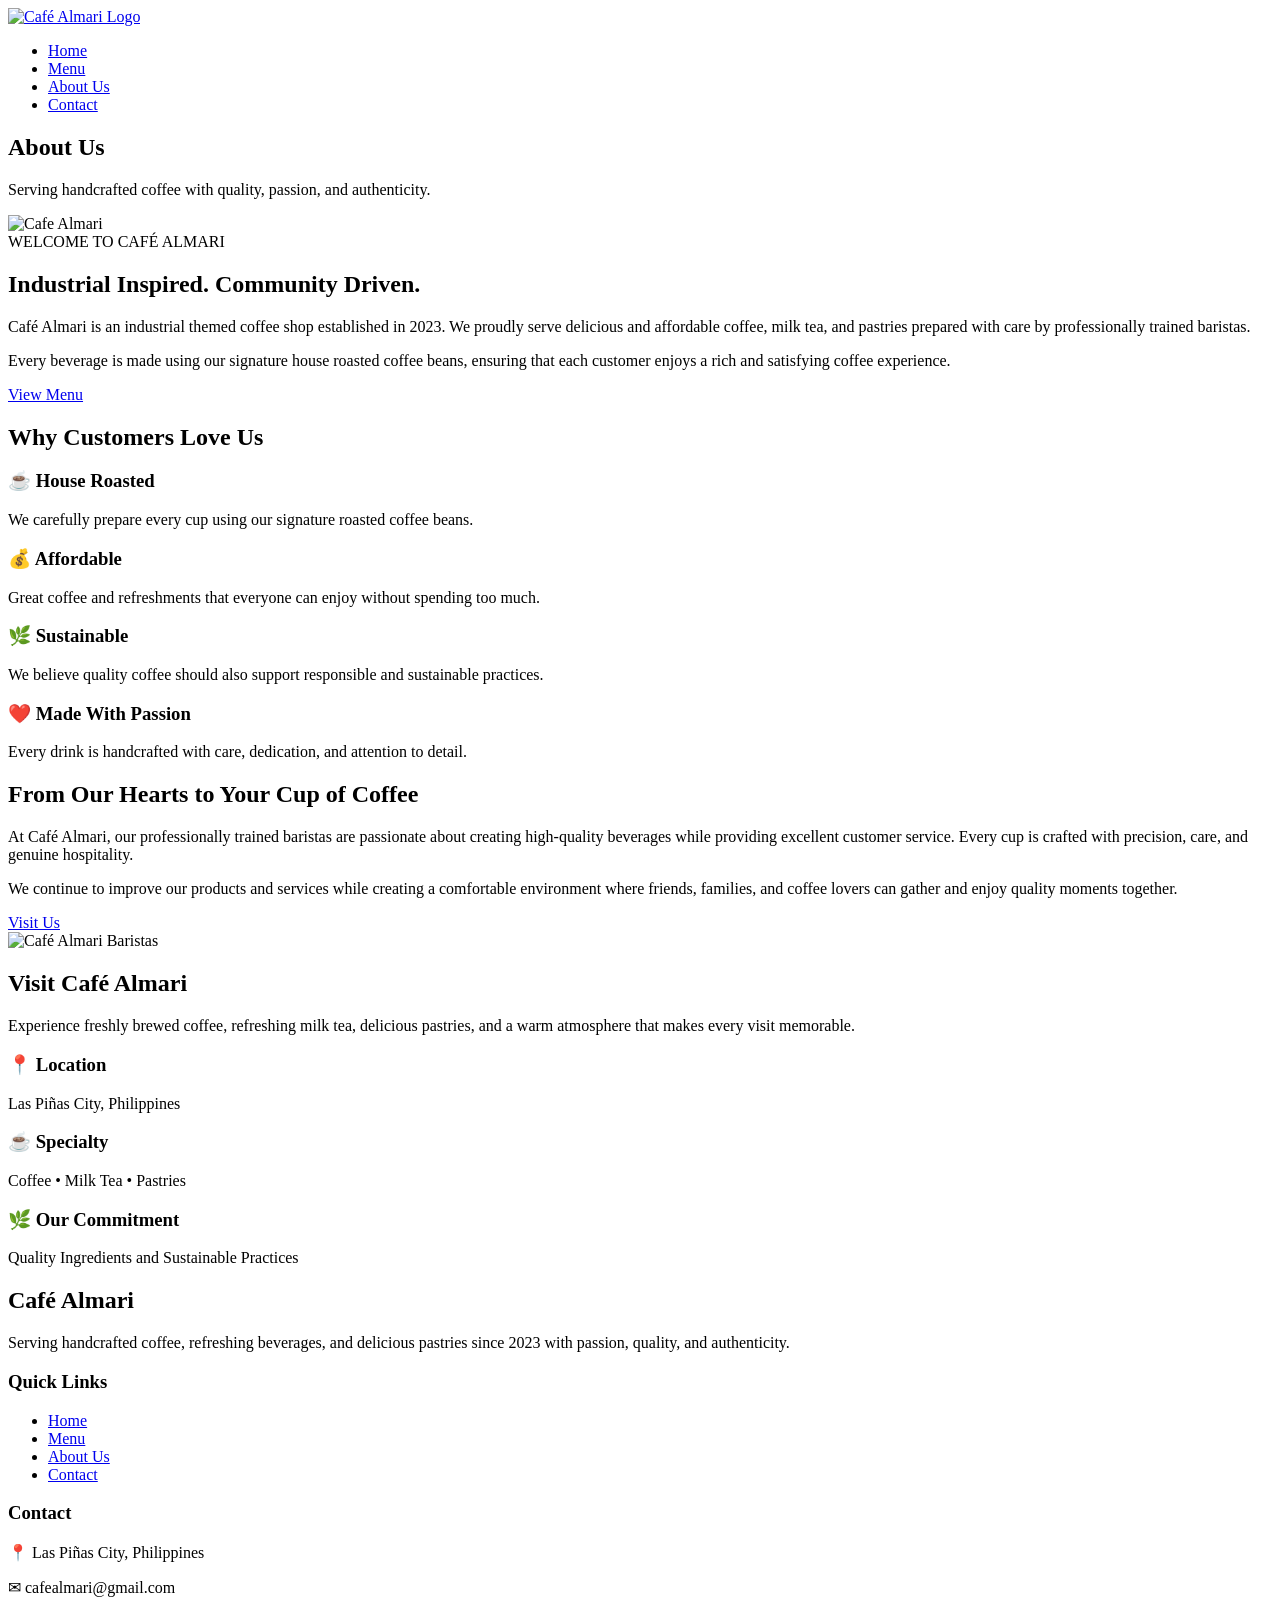
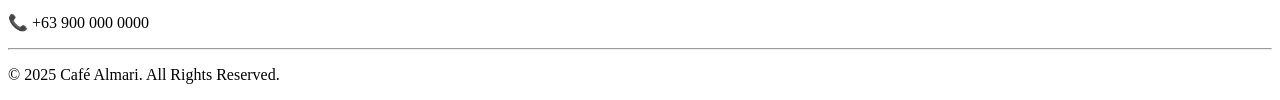
==== About Us.html @ 73b911bf "Added about us files" ====
<!DOCTYPE html>
<html lang="en">

<head>

    <meta charset="UTF-8">
    <meta name="viewport" content="width=device-width, initial-scale=1.0">

    <title>Café Almari | About Us</title>

    <link rel="stylesheet" href="About Us Style.css">

    <link rel="preconnect" href="https://fonts.googleapis.com">

    <link rel="preconnect" href="https://fonts.gstatic.com" crossorigin>

    <link href="https://fonts.googleapis.com/css2?family=Playfair+Display:wght@600;700&family=Poppins:wght@300;400;500;600&display=swap" rel="stylesheet">

</head>

<body>

    <!-- ================= NAVIGATION ================= -->

    <header>

        <nav class="navbar">

            <div class="logo">

                <a href="Home.html">
                    <img src="images/logo.png" alt="Café Almari Logo">
                </a>

            </div>

            <ul class="nav-links">

                <li><a href="Home.html">Home</a></li>

                <li><a href="Menu.html">Menu</a></li>

                <li><a href="About Us.html" class="active">About Us</a></li>

                <li><a href="Contact.html">Contact</a></li>

            </ul>

        </nav>

    </header>

    <main>

        <!-- ================= HERO ================= -->

        <section class="about-hero">

            <div class="overlay">

                <h1>About Us</h1>

                <p>
                    Serving handcrafted coffee with quality,
                    passion, and authenticity.
                </p>

            </div>

        </section>

        <!-- ================= OUR STORY ================= -->

        <section class="about-story">

            <div class="story-image">

                <img src="images/cafe-front.jpg"
                    alt="Cafe Almari">

            </div>

            <div class="story-content">

                <span class="subtitle">

                    WELCOME TO CAFÉ ALMARI

                </span>

                <h2>Industrial Inspired. Community Driven.</h2>

                <p>

                    Café Almari is an industrial themed coffee shop
                    established in 2023. We proudly serve delicious
                    and affordable coffee, milk tea, and pastries
                    prepared with care by professionally trained
                    baristas.

                </p>

                <p>

                    Every beverage is made using our signature
                    house roasted coffee beans, ensuring that each
                    customer enjoys a rich and satisfying coffee
                    experience.

                </p>

                <a href="Menu.html" class="btn">

                    View Menu

                </a>

            </div>

        </section>

        <!-- ================= VALUES ================= -->

        <section class="values">

            <h2>Why Customers Love Us</h2>

            <div class="value-grid">

                <div class="card">

                    <h3>☕ House Roasted</h3>

                    <p>

                        We carefully prepare every cup using
                        our signature roasted coffee beans.

                    </p>

                </div>

                <div class="card">

                    <h3>💰 Affordable</h3>

                    <p>

                        Great coffee and refreshments that
                        everyone can enjoy without spending
                        too much.

                    </p>

                </div>

                <div class="card">

                    <h3>🌿 Sustainable</h3>

                    <p>

                        We believe quality coffee should also
                        support responsible and sustainable
                        practices.

                    </p>

                </div>

                <div class="card">

                    <h3>❤️ Made With Passion</h3>

                    <p>

                        Every drink is handcrafted with care,
                        dedication, and attention to detail.

                    </p>

                </div>

            </div>

        </section>

                <!-- ================= TEAM ================= -->

        <section class="team">

            <div class="team-content">

                <h2>From Our Hearts to Your Cup of Coffee</h2>

                <p>

                    At Café Almari, our professionally trained baristas
                    are passionate about creating high-quality beverages
                    while providing excellent customer service. Every cup
                    is crafted with precision, care, and genuine hospitality.

                </p>

                <p>

                    We continue to improve our products and services while
                    creating a comfortable environment where friends,
                    families, and coffee lovers can gather and enjoy quality
                    moments together.

                </p>

                <a href="Contact.html" class="btn">

                    Visit Us

                </a>

            </div>

            <div class="team-image">

                <img src="images/baristas.jpg"
                    alt="Café Almari Baristas">

            </div>

        </section>

        <!-- ================= VISIT US ================= -->

        <section class="visit">

            <h2>Visit Café Almari</h2>

            <p>

                Experience freshly brewed coffee, refreshing milk tea,
                delicious pastries, and a warm atmosphere that makes
                every visit memorable.

            </p>

            <div class="visit-info">

                <div class="visit-card">

                    <h3>📍 Location</h3>

                    <p>
                        Las Piñas City, Philippines
                    </p>

                </div>

                <div class="visit-card">

                    <h3>☕ Specialty</h3>

                    <p>
                        Coffee • Milk Tea • Pastries
                    </p>

                </div>

                <div class="visit-card">

                    <h3>🌿 Our Commitment</h3>

                    <p>
                        Quality Ingredients and Sustainable Practices
                    </p>

                </div>

            </div>

        </section>

    </main>

    <!-- ================= FOOTER ================= -->

    <footer>

        <div class="footer-container">

            <div class="footer-about">

                <h2>Café Almari</h2>

                <p>

                    Serving handcrafted coffee, refreshing beverages,
                    and delicious pastries since 2023 with passion,
                    quality, and authenticity.

                </p>

            </div>

            <div class="footer-links">

                <h3>Quick Links</h3>

                <ul>

                    <li><a href="Home.html">Home</a></li>

                    <li><a href="Menu.html">Menu</a></li>

                    <li><a href="About Us.html">About Us</a></li>

                    <li><a href="Contact.html">Contact</a></li>

                </ul>

            </div>

            <div class="footer-contact">

                <h3>Contact</h3>

                <p>📍 Las Piñas City, Philippines</p>

                <p>✉ cafealmari@gmail.com</p>

                <p>📞 +63 900 000 0000</p>

            </div>

        </div>

        <hr>

        <p class="copyright">

            © 2025 Café Almari. All Rights Reserved.

        </p>

    </footer>

</body>

</html>
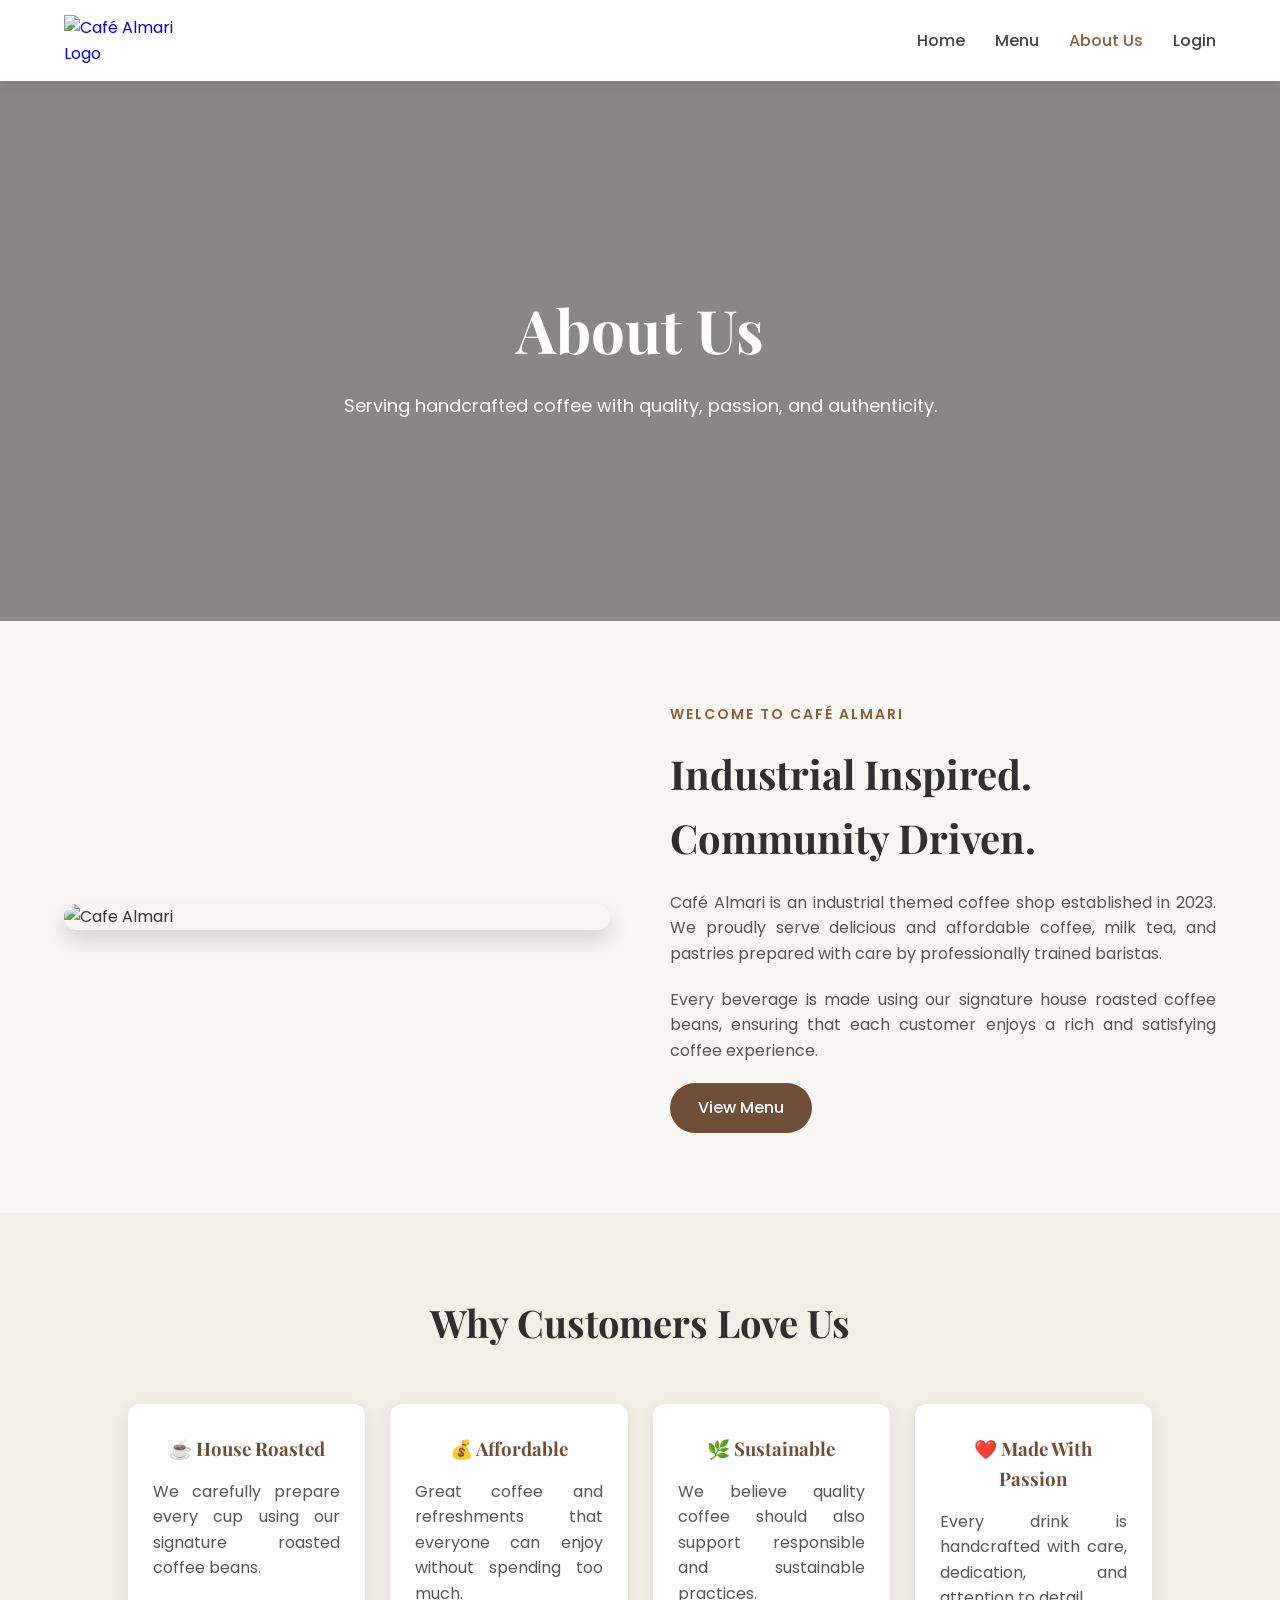
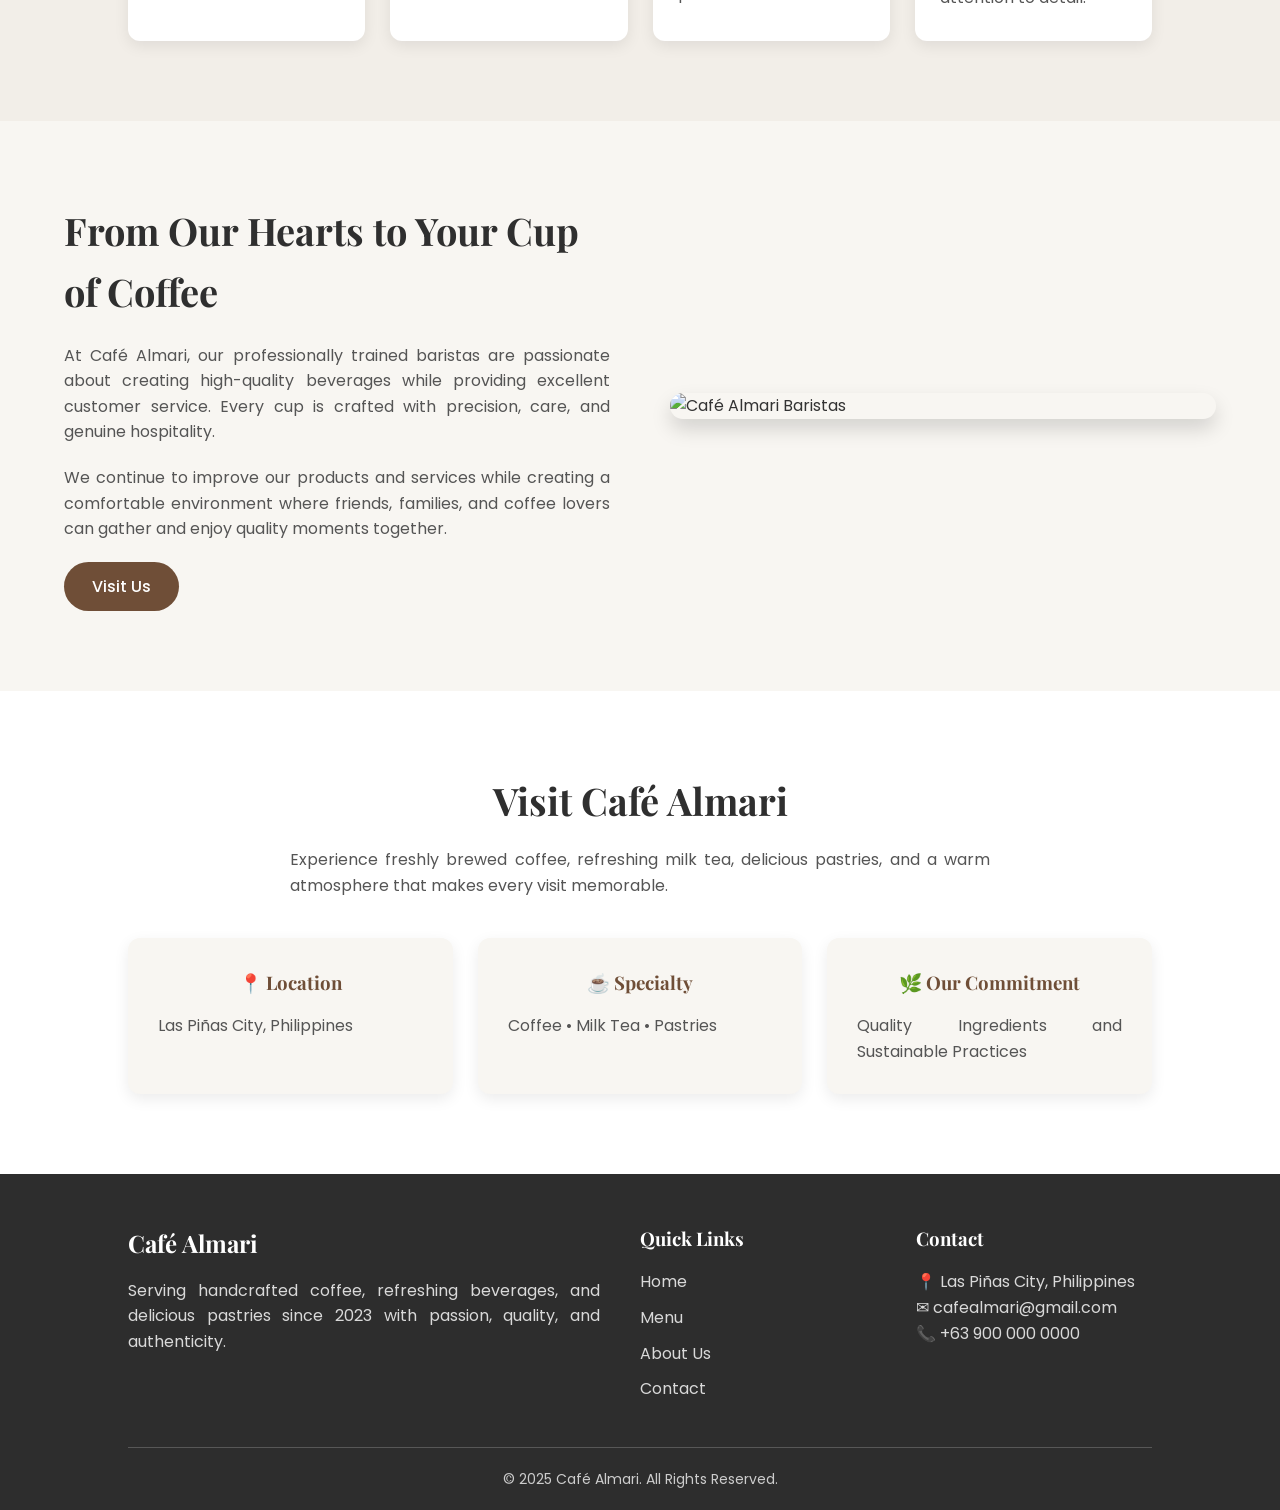
==== commit fcadeeda: "Update About Us.html" ====
--- a/About Us.html
+++ b/About Us.html
@@ -42,7 +42,7 @@
 
                 <li><a href="About Us.html" class="active">About Us</a></li>
 
-                <li><a href="Contact.html">Contact</a></li>
+                <li><a href="sign login.html">Login</a></li>
 
             </ul>
 
@@ -344,4 +344,4 @@
 
 </body>
 
-</html>+</html>
--- a/About Us Style.css
+++ b/About Us Style.css
@@ -0,0 +1,416 @@
+/* ===========================
+   GOOGLE FONT & GLOBAL STYLE
+=========================== */
+
+*{
+    margin:0;
+    padding:0;
+    box-sizing:border-box;
+}
+
+html{
+    scroll-behavior:smooth;
+}
+
+body{
+    font-family:'Poppins',sans-serif;
+    background:#f8f6f2;
+    color:#333;
+    line-height:1.6;
+}
+
+/* Justify all paragraph text */
+
+p{
+    text-align: justify;
+}
+
+img{
+    max-width:100%;
+    display:block;
+}
+
+a{
+    text-decoration:none;
+}
+
+ul{
+    list-style:none;
+}
+
+h1,h2,h3{
+    font-family:'Playfair Display',serif;
+    color:#2f2f2f;
+}
+
+/* ===========================
+   NAVIGATION BAR
+=========================== */
+
+header{
+    background:#ffffff;
+    box-shadow:0 2px 10px rgba(0,0,0,.08);
+    position:sticky;
+    top:0;
+    z-index:1000;
+}
+
+.navbar{
+    width:90%;
+    max-width:1200px;
+    margin:auto;
+    display:flex;
+    justify-content:space-between;
+    align-items:center;
+    padding:15px 0;
+}
+
+.logo img{
+    width:120px;
+}
+
+.nav-links{
+    display:flex;
+    gap:30px;
+}
+
+.nav-links a{
+    color:#444;
+    font-weight:500;
+    transition:.3s;
+}
+
+.nav-links a:hover,
+.nav-links .active{
+    color:#8B5E3C;
+}
+
+/* ===========================
+   HERO SECTION
+=========================== */
+
+.about-hero{
+    height:60vh;
+    background:url("images/about-banner.jpg") center center/cover no-repeat;
+    display:flex;
+    justify-content:center;
+    align-items:center;
+    position:relative;
+}
+
+.about-hero::before{
+    content:"";
+    position:absolute;
+    inset:0;
+    background:rgba(0,0,0,.45);
+}
+
+.overlay{
+    position:relative;
+    color:#fff;
+    text-align:center;
+    padding:20px;
+}
+
+.overlay h1{
+    font-size:60px;
+    margin-bottom:15px;
+    color:#fff;
+}
+
+.overlay p{
+    font-size:18px;
+    max-width:600px;
+    margin:auto;
+}
+
+/* ===========================
+   ABOUT STORY
+=========================== */
+
+.about-story{
+    width:90%;
+    max-width:1200px;
+    margin:80px auto;
+    display:grid;
+    grid-template-columns:1fr 1fr;
+    gap:60px;
+    align-items:center;
+}
+
+.story-image img{
+    border-radius:15px;
+    box-shadow:0 10px 20px rgba(0,0,0,.15);
+}
+
+.subtitle{
+    color:#8B5E3C;
+    font-weight:600;
+    letter-spacing:2px;
+    font-size:14px;
+}
+
+.story-content h2{
+    margin:15px 0 20px;
+    font-size:40px;
+}
+
+.story-content p{
+    margin-bottom:20px;
+    color:#555;
+}
+
+/* ===========================
+   BUTTON
+=========================== */
+
+.btn{
+    display:inline-block;
+    background:#6F4E37;
+    color:#fff;
+    padding:12px 28px;
+    border-radius:30px;
+    transition:.3s;
+    font-weight:500;
+}
+
+.btn:hover{
+    background:#4d3525;
+}
+/* ===========================
+   WHY CUSTOMERS LOVE US
+=========================== */
+
+.values{
+    background:#f2eee8;
+    padding:80px 10%;
+    text-align:center;
+}
+
+.values h2{
+    font-size:38px;
+    margin-bottom:50px;
+}
+
+.value-grid{
+    display:grid;
+    grid-template-columns:repeat(auto-fit,minmax(220px,1fr));
+    gap:25px;
+}
+
+.card{
+    background:#ffffff;
+    padding:30px 25px;
+    border-radius:12px;
+    box-shadow:0 5px 15px rgba(0,0,0,.08);
+    transition:.3s;
+}
+
+.card:hover{
+    transform:translateY(-8px);
+}
+
+.card h3{
+    margin-bottom:15px;
+    color:#6F4E37;
+}
+
+.card p{
+    color:#555;
+}
+
+/* ===========================
+   TEAM SECTION
+=========================== */
+
+.team{
+    width:90%;
+    max-width:1200px;
+    margin:80px auto;
+    display:grid;
+    grid-template-columns:1fr 1fr;
+    gap:60px;
+    align-items:center;
+}
+
+.team-image img{
+    border-radius:15px;
+    box-shadow:0 10px 20px rgba(0,0,0,.15);
+}
+
+.team-content h2{
+    font-size:38px;
+    margin-bottom:20px;
+}
+
+.team-content p{
+    margin-bottom:20px;
+    color:#555;
+}
+
+/* ===========================
+   VISIT US
+=========================== */
+
+.visit{
+    background:#ffffff;
+    text-align:center;
+    padding:80px 10%;
+}
+
+.visit h2{
+    font-size:38px;
+    margin-bottom:15px;
+}
+
+.visit p{
+    max-width:700px;
+    margin:0 auto 40px;
+    color:#555;
+}
+
+.visit-info{
+    display:grid;
+    grid-template-columns:repeat(auto-fit,minmax(250px,1fr));
+    gap:25px;
+}
+
+.visit-card{
+    background:#f8f6f2;
+    padding:30px;
+    border-radius:12px;
+    box-shadow:0 5px 15px rgba(0,0,0,.08);
+}
+
+.visit-card h3{
+    color:#6F4E37;
+    margin-bottom:15px;
+}
+
+.visit-card p{
+    margin:0;
+}
+
+/* ===========================
+   FOOTER
+=========================== */
+
+footer{
+    background:#2d2d2d;
+    color:#ffffff;
+    padding:50px 10% 20px;
+}
+
+.footer-container{
+    display:grid;
+    grid-template-columns:2fr 1fr 1fr;
+    gap:40px;
+}
+
+.footer-about h2,
+.footer-links h3,
+.footer-contact h3{
+    color:#ffffff;
+    margin-bottom:15px;
+}
+
+.footer-about p,
+.footer-contact p{
+    color:#d9d9d9;
+}
+
+.footer-links ul{
+    padding:0;
+}
+
+.footer-links li{
+    margin-bottom:10px;
+}
+
+.footer-links a{
+    color:#d9d9d9;
+    transition:.3s;
+}
+
+.footer-links a:hover{
+    color:#d4b483;
+}
+
+footer hr{
+    margin:35px 0 20px;
+    border:none;
+    border-top:1px solid rgba(255,255,255,.2);
+}
+
+.copyright{
+    text-align:center;
+    color:#cccccc;
+    font-size:14px;
+}
+
+/* ===========================
+   RESPONSIVE DESIGN
+=========================== */
+
+@media (max-width:900px){
+
+    .navbar{
+        flex-direction:column;
+        gap:15px;
+    }
+
+    .nav-links{
+        flex-wrap:wrap;
+        justify-content:center;
+        gap:18px;
+    }
+
+    .about-story,
+    .team{
+        grid-template-columns:1fr;
+        text-align:center;
+    }
+
+    .story-content h2,
+    .team-content h2,
+    .values h2,
+    .visit h2{
+        font-size:30px;
+    }
+
+    .overlay h1{
+        font-size:42px;
+    }
+
+    .footer-container{
+        grid-template-columns:1fr;
+        text-align:center;
+    }
+
+}
+
+@media (max-width:600px){
+
+    .navbar{
+        width:95%;
+    }
+
+    .overlay h1{
+        font-size:34px;
+    }
+
+    .overlay p{
+        font-size:16px;
+    }
+
+    .story-content h2,
+    .team-content h2{
+        font-size:26px;
+    }
+
+    .values,
+    .visit{
+        padding:60px 20px;
+    }
+
+}
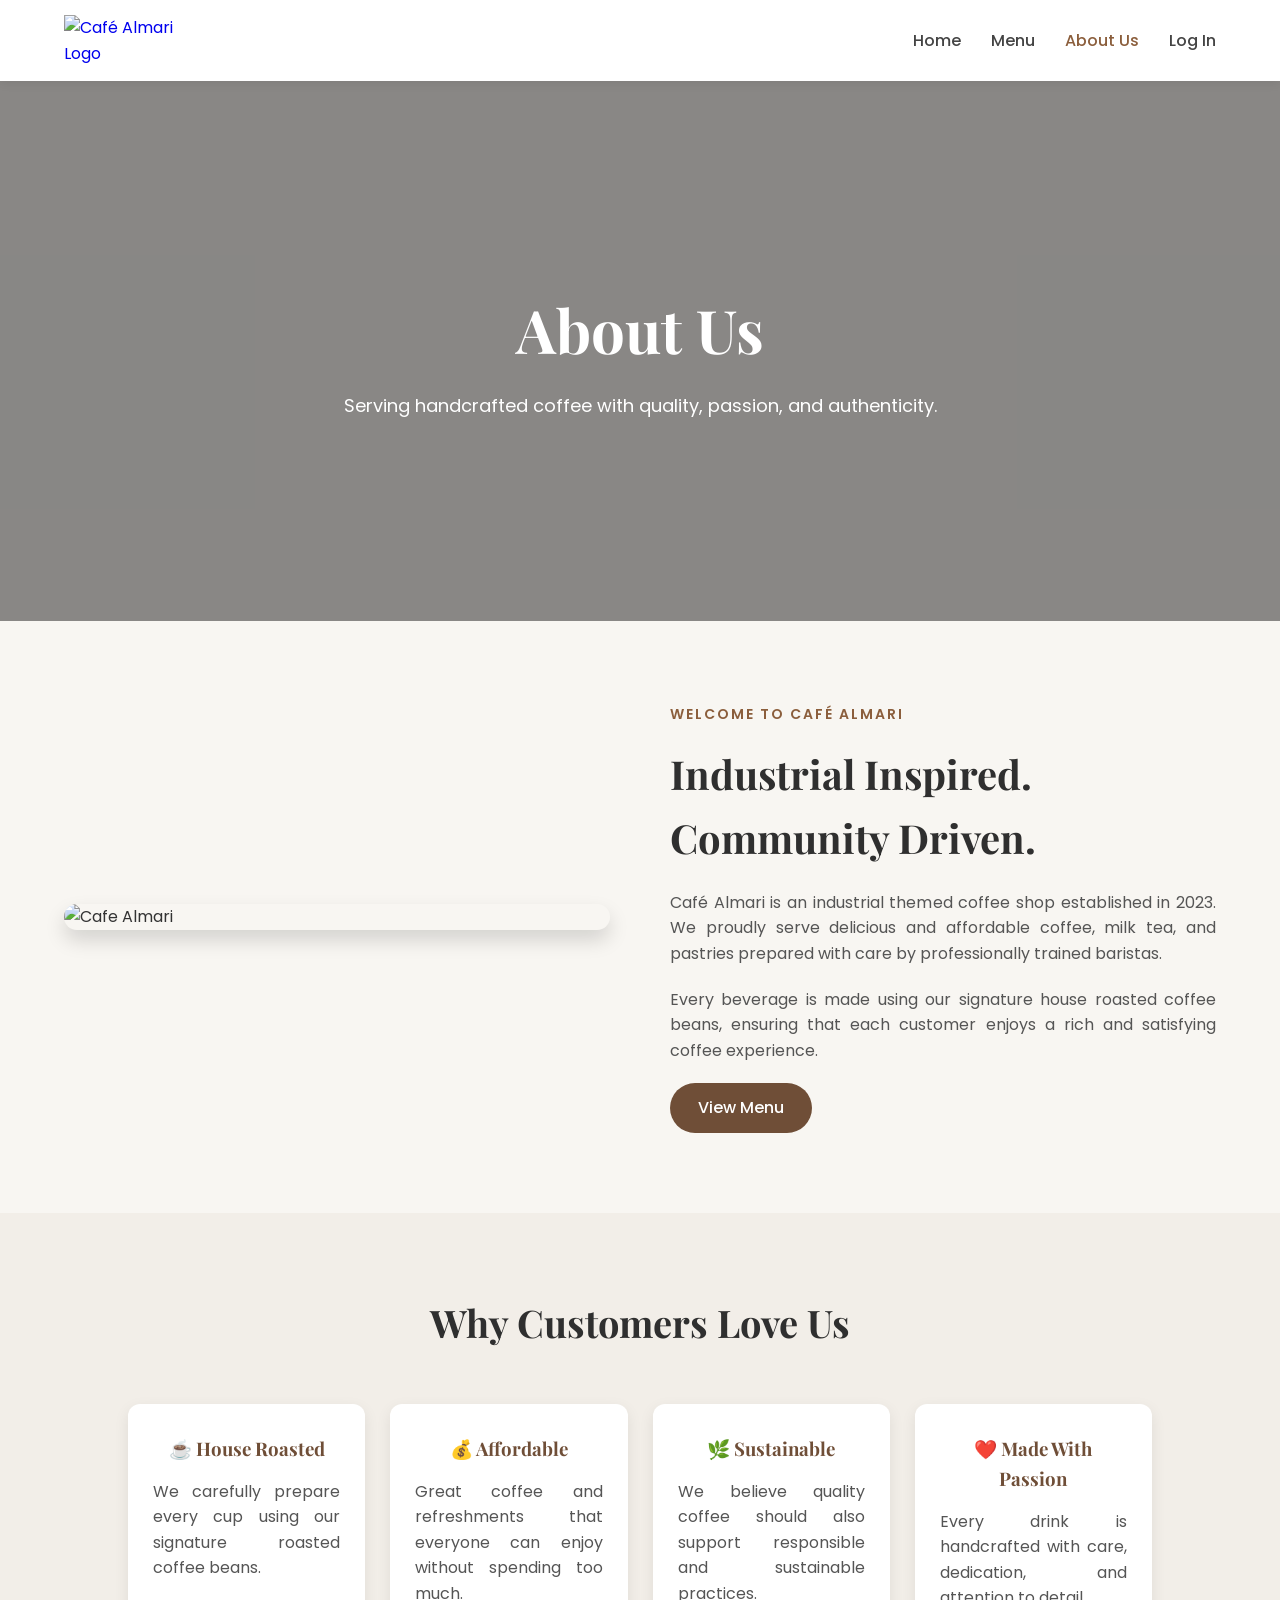
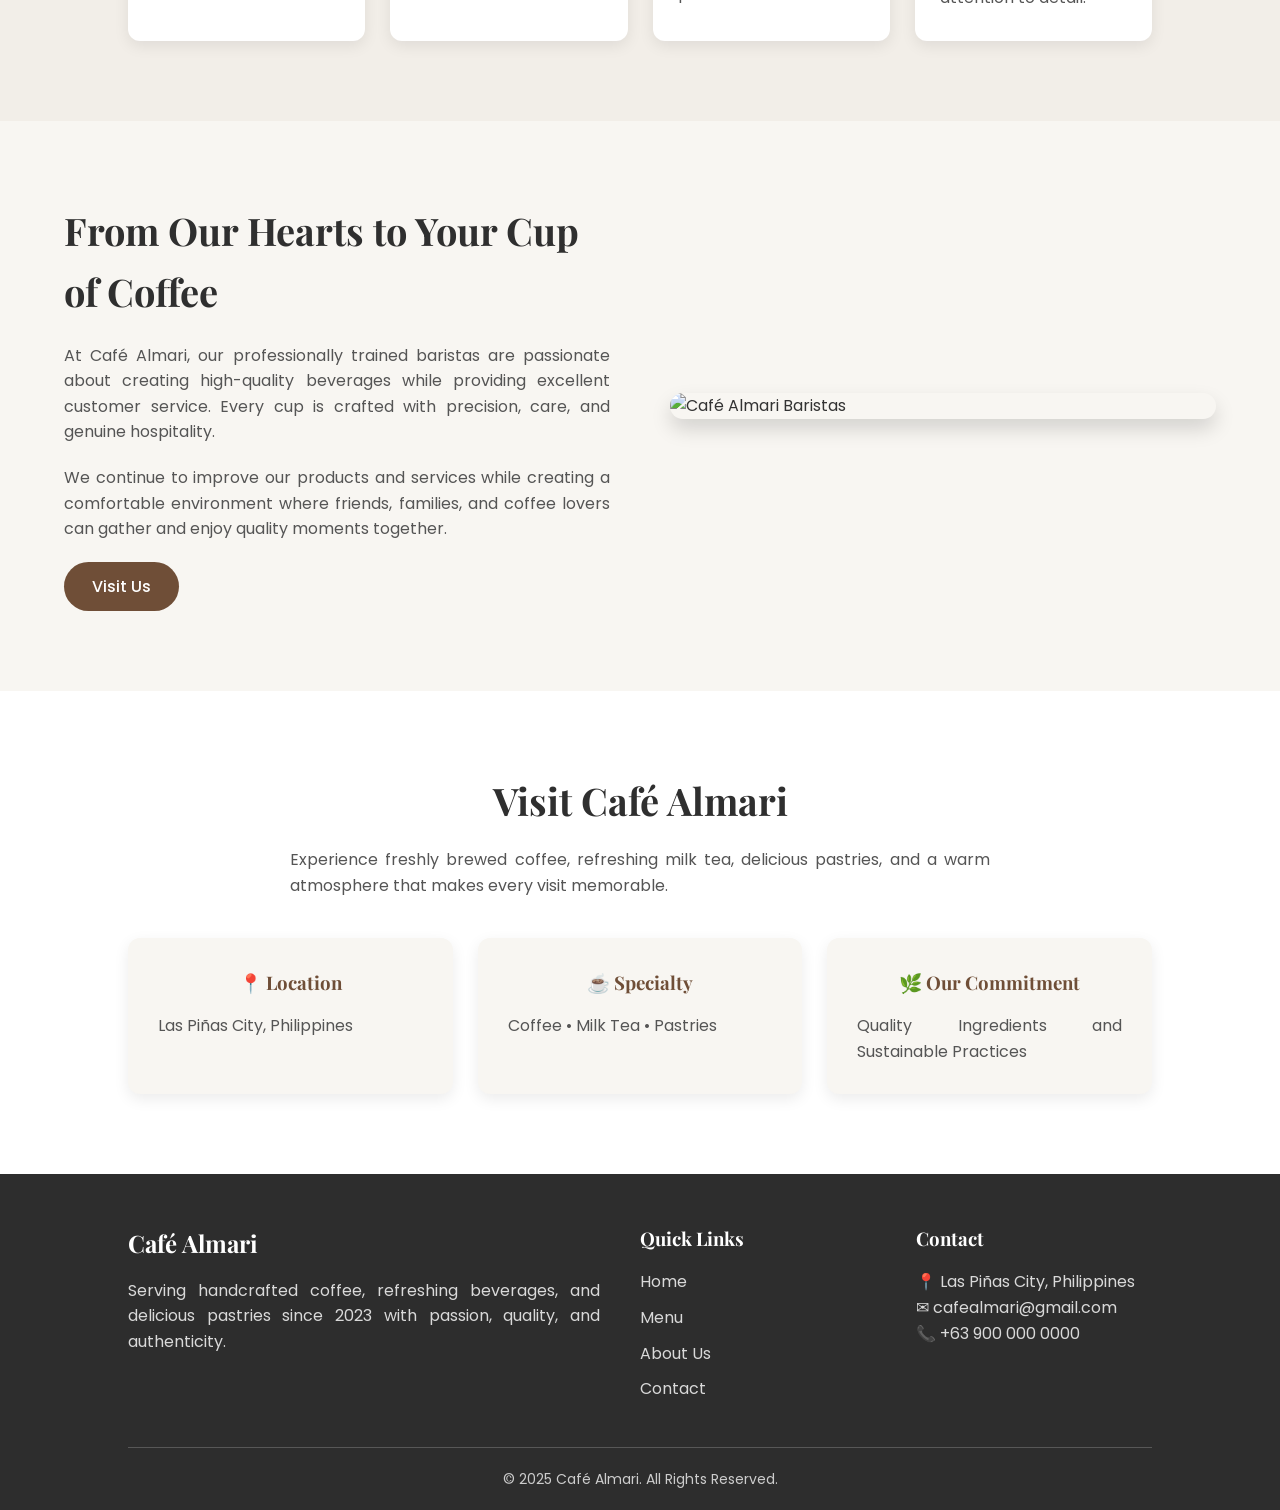
==== commit 21e08337: "Update About Us.html" ====
--- a/About Us.html
+++ b/About Us.html
@@ -42,7 +42,7 @@
 
                 <li><a href="About Us.html" class="active">About Us</a></li>
 
-                <li><a href="sign login.html">Login</a></li>
+                <li><a href="sign login.html">Log In</a></li>
 
             </ul>
 
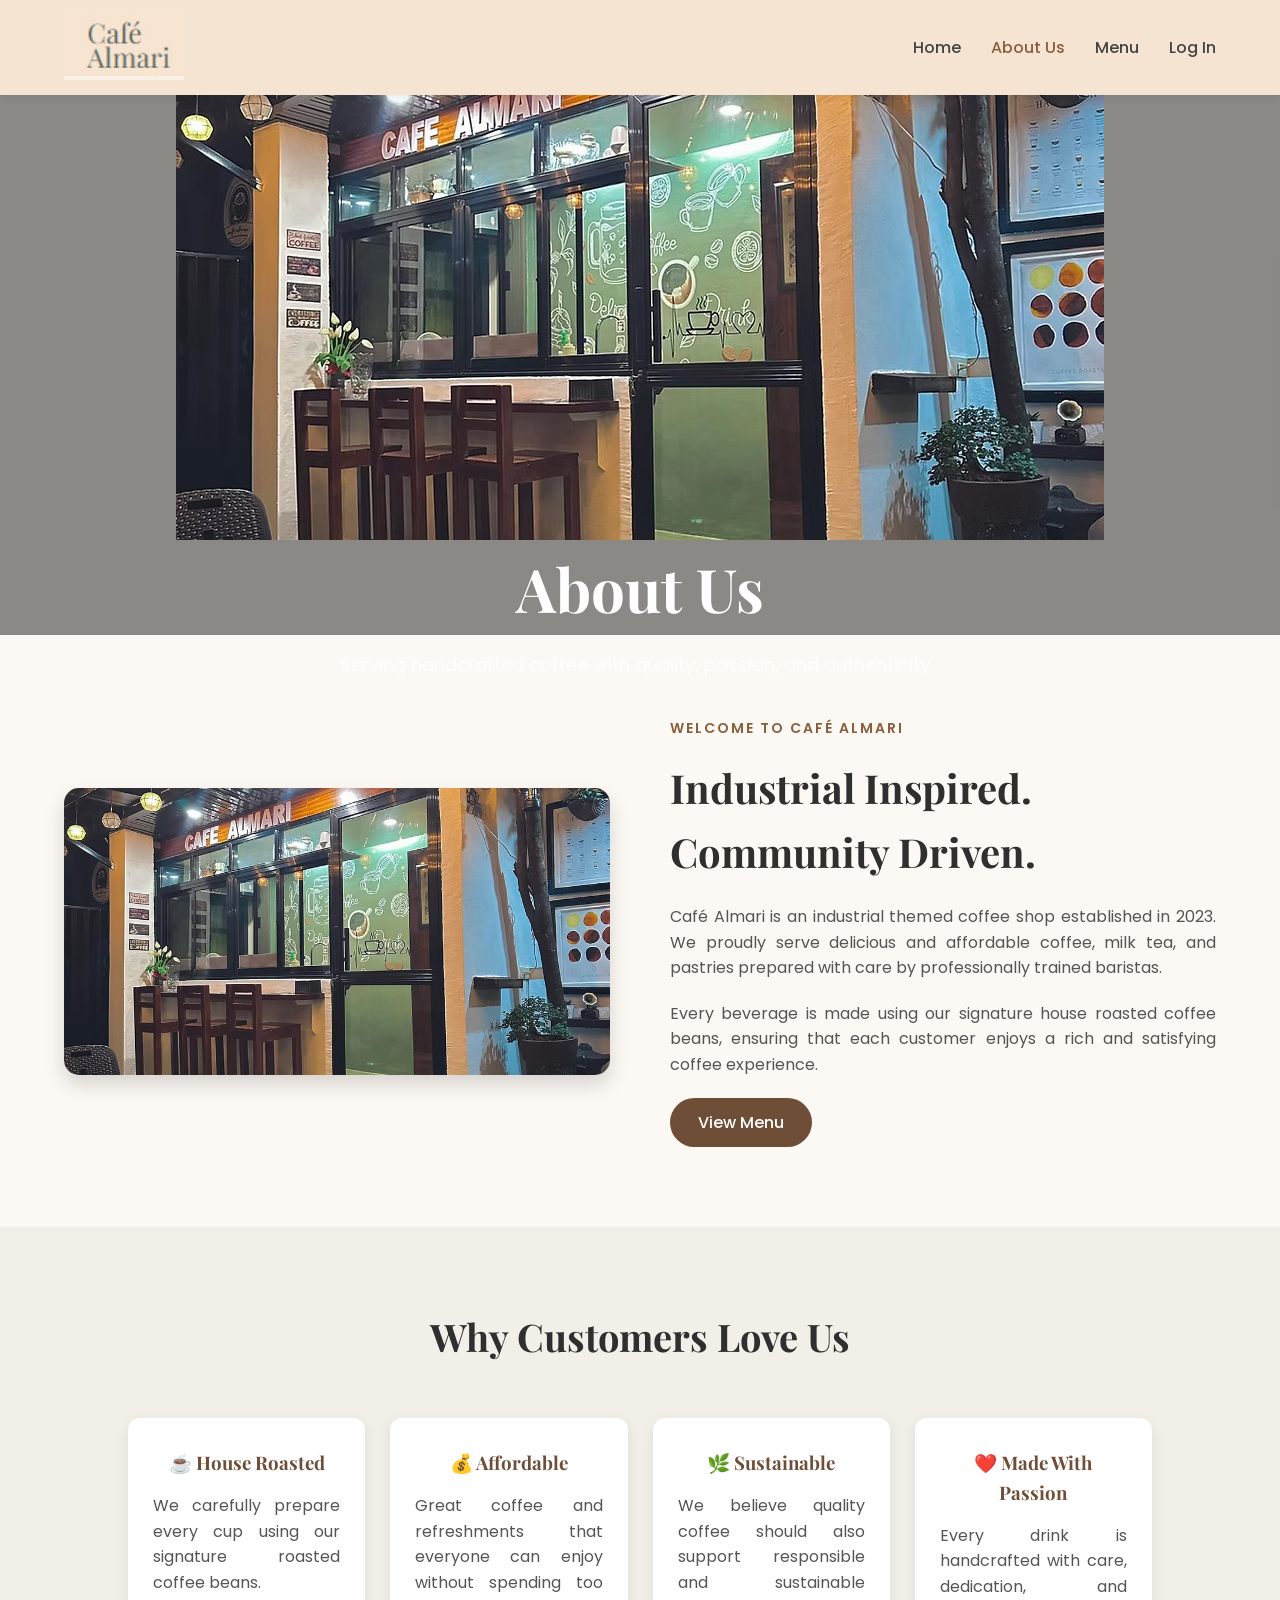
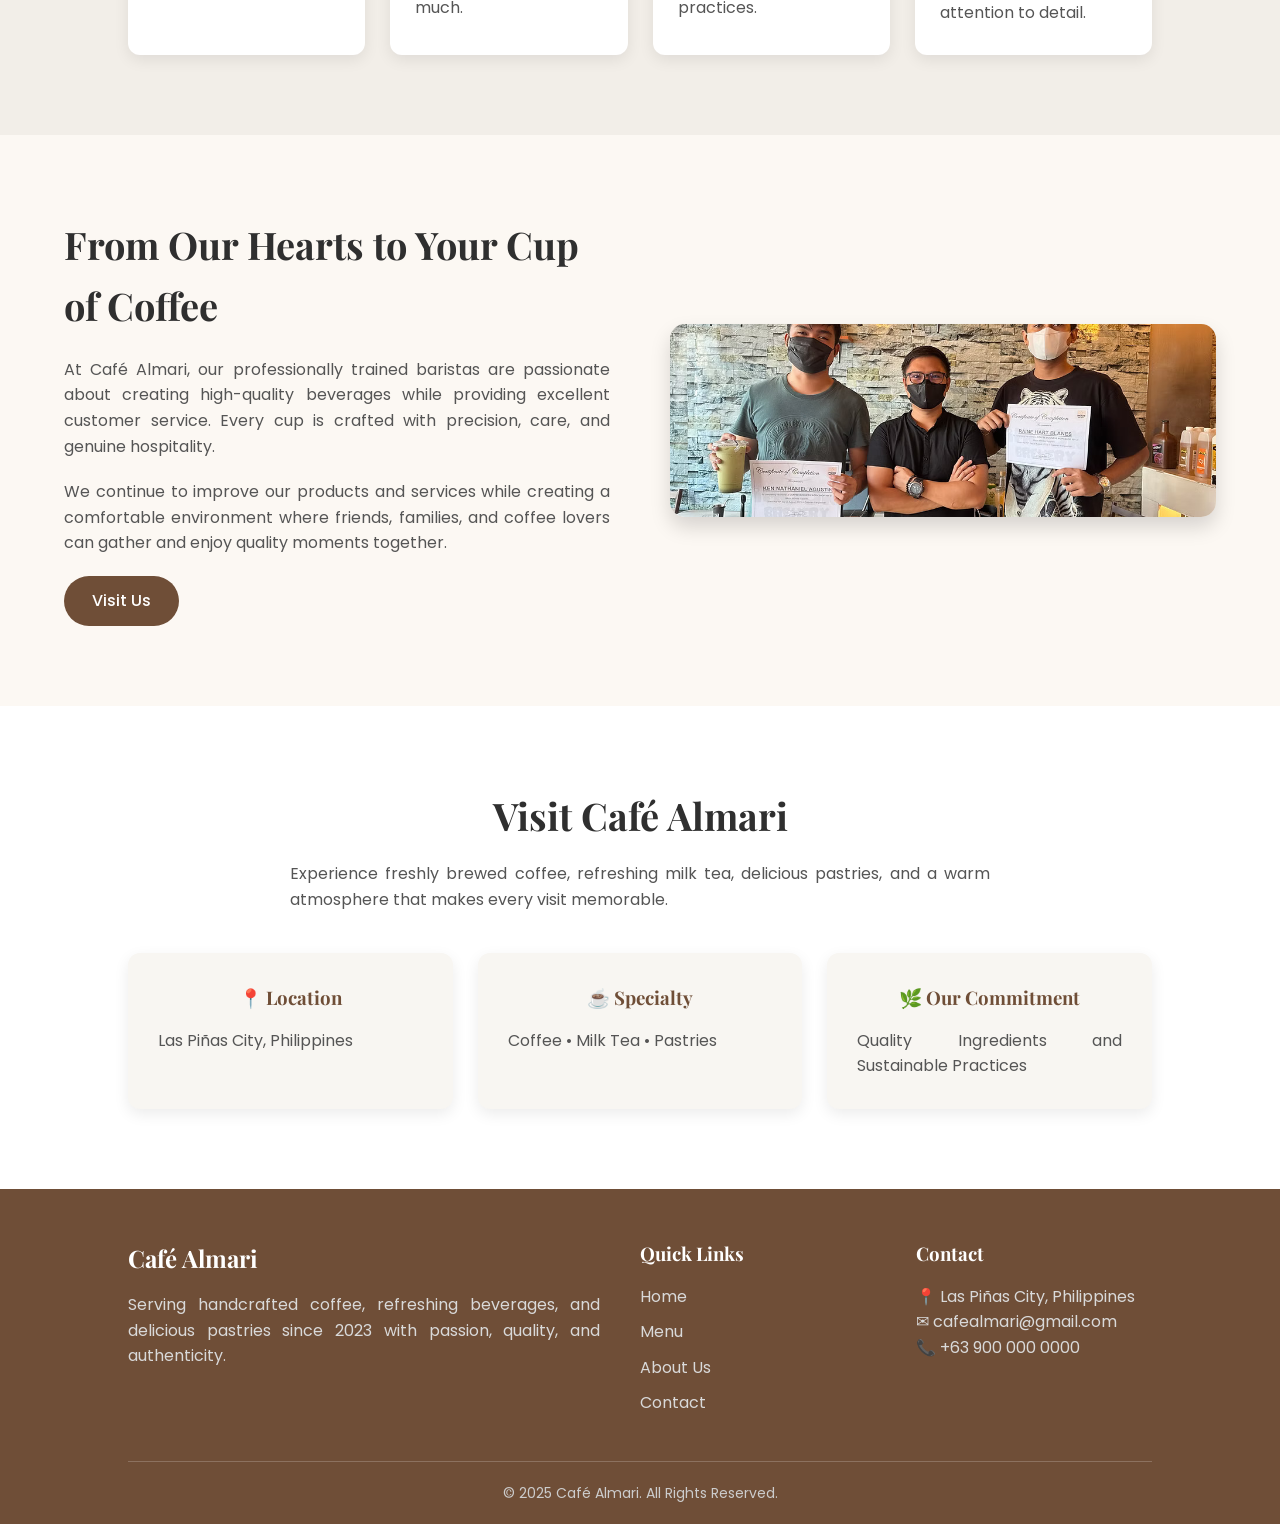
==== commit 5e411b09: "Update About Us.html" ====
--- a/About Us.html
+++ b/About Us.html
@@ -28,7 +28,7 @@
 
             <div class="logo">
 
-                <a href="Home.html">
+                <a href="index.html">
                     <img src="images/logo.png" alt="Café Almari Logo">
                 </a>
 
@@ -36,12 +36,12 @@
 
             <ul class="nav-links">
 
-                <li><a href="Home.html">Home</a></li>
+                <li><a href="index.html">Home</a></li>
+
+                <li><a href="About Us.html" class="active">About Us</a></li>
 
                 <li><a href="Menu.html">Menu</a></li>
 
-                <li><a href="About Us.html" class="active">About Us</a></li>
-
                 <li><a href="sign login.html">Log In</a></li>
 
             </ul>
@@ -57,6 +57,8 @@
         <section class="about-hero">
 
             <div class="overlay">
+
+                <image src="images/cafe-front.jpg" alt="Cafe Almari"/>
 
                 <h1>About Us</h1>
 
--- a/About Us Style.css
+++ b/About Us Style.css
@@ -14,7 +14,7 @@
 
 body{
     font-family:'Poppins',sans-serif;
-    background:#f8f6f2;
+    background:#FCF8F3;
     color:#333;
     line-height:1.6;
 }
@@ -48,7 +48,7 @@
 =========================== */
 
 header{
-    background:#ffffff;
+    background:#F6E4D2;
     box-shadow:0 2px 10px rgba(0,0,0,.08);
     position:sticky;
     top:0;
@@ -296,7 +296,7 @@
 =========================== */
 
 footer{
-    background:#2d2d2d;
+    background:#6F4E37;
     color:#ffffff;
     padding:50px 10% 20px;
 }
@@ -413,4 +413,4 @@
         padding:60px 20px;
     }
 
-}+}
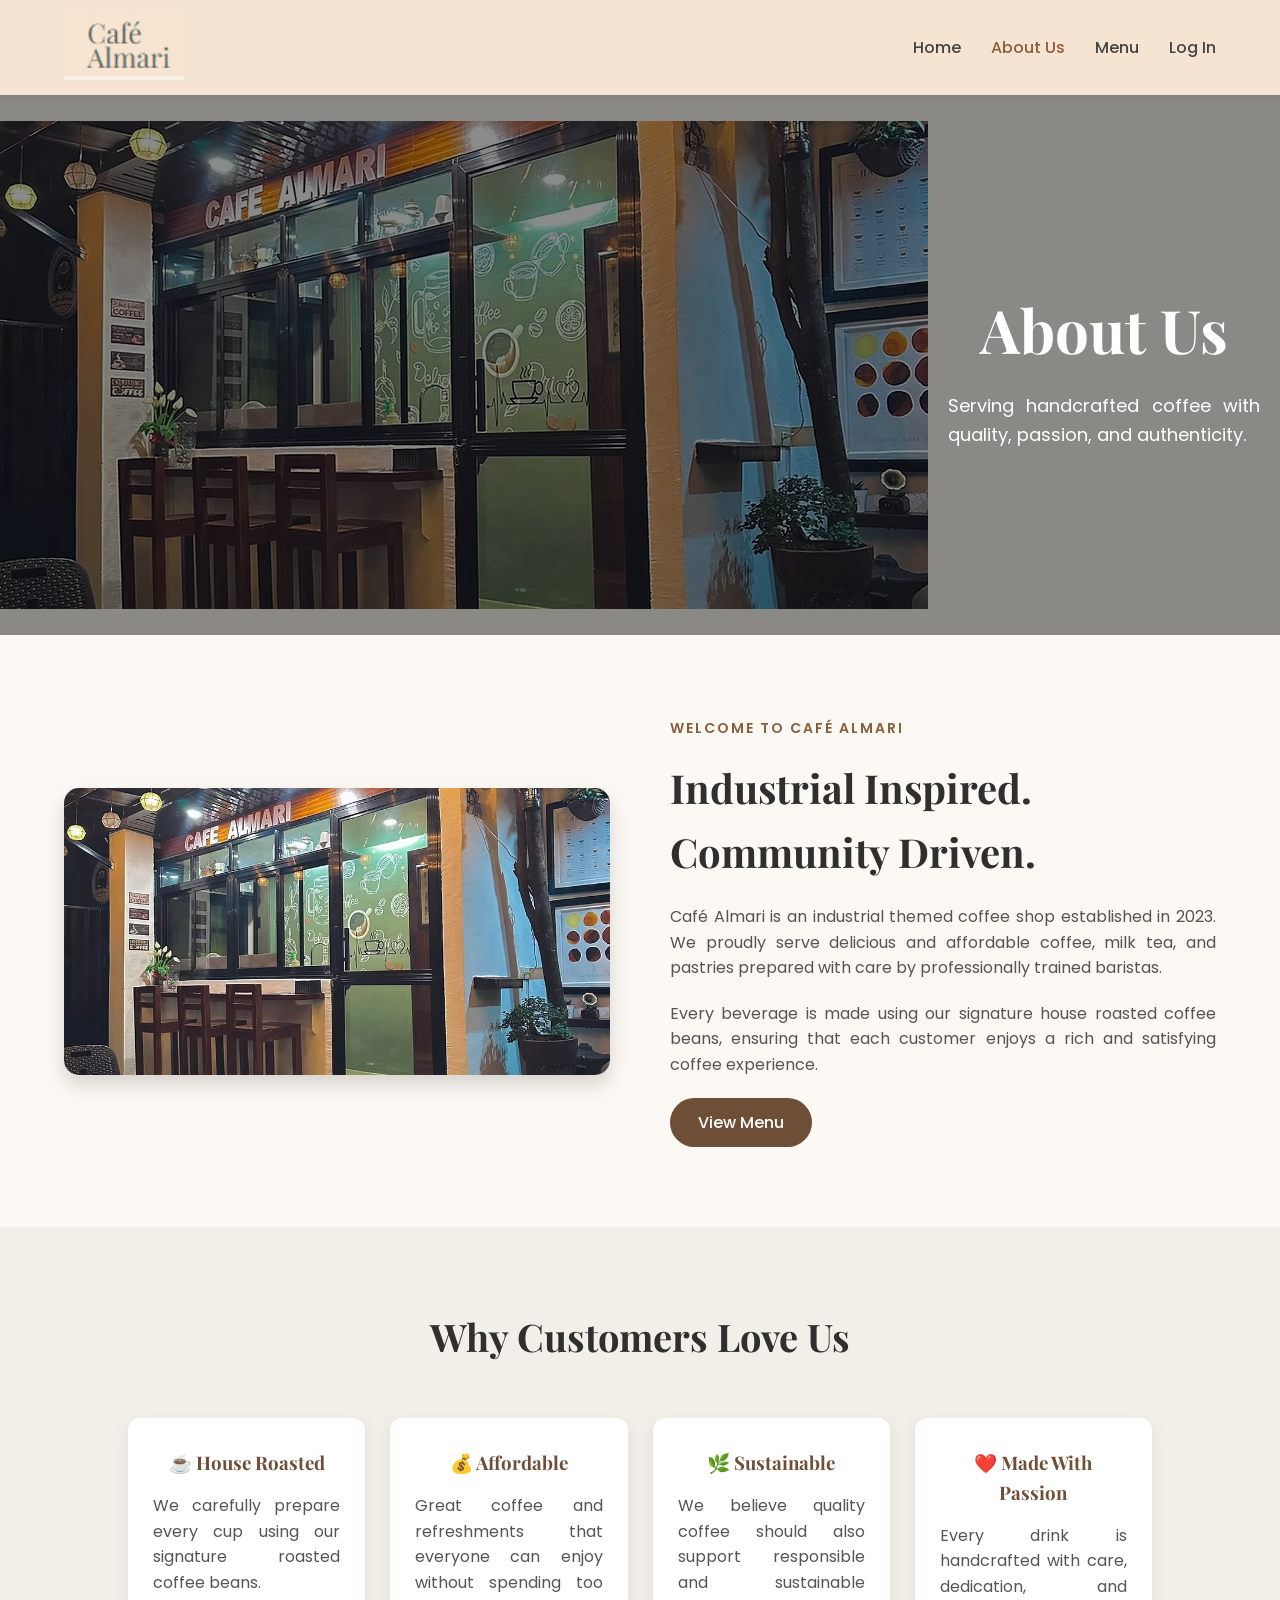
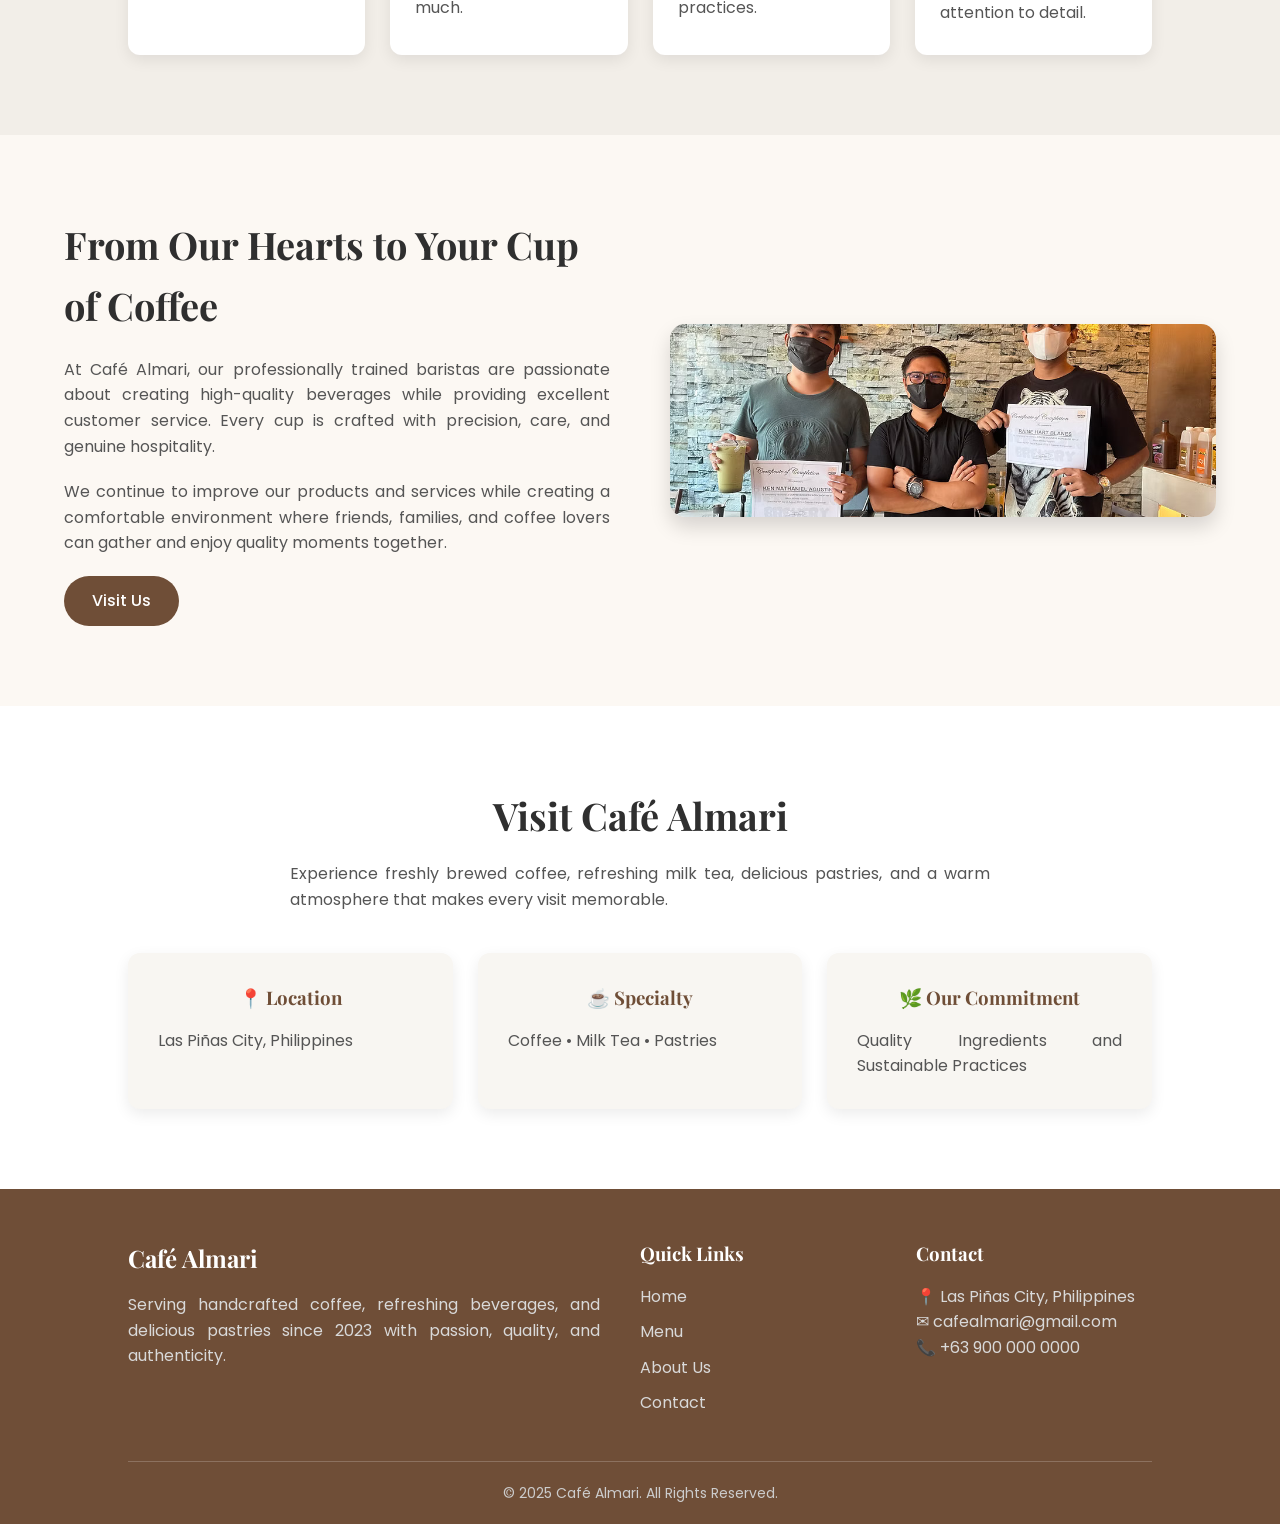
==== commit 8e3479c5: "Update About Us.html" ====
--- a/About Us.html
+++ b/About Us.html
@@ -56,9 +56,9 @@
 
         <section class="about-hero">
 
+            <image src="images/cafe-front.jpg" alt="Cafe Almari"/>
+
             <div class="overlay">
-
-                <image src="images/cafe-front.jpg" alt="Cafe Almari"/>
 
                 <h1>About Us</h1>
 
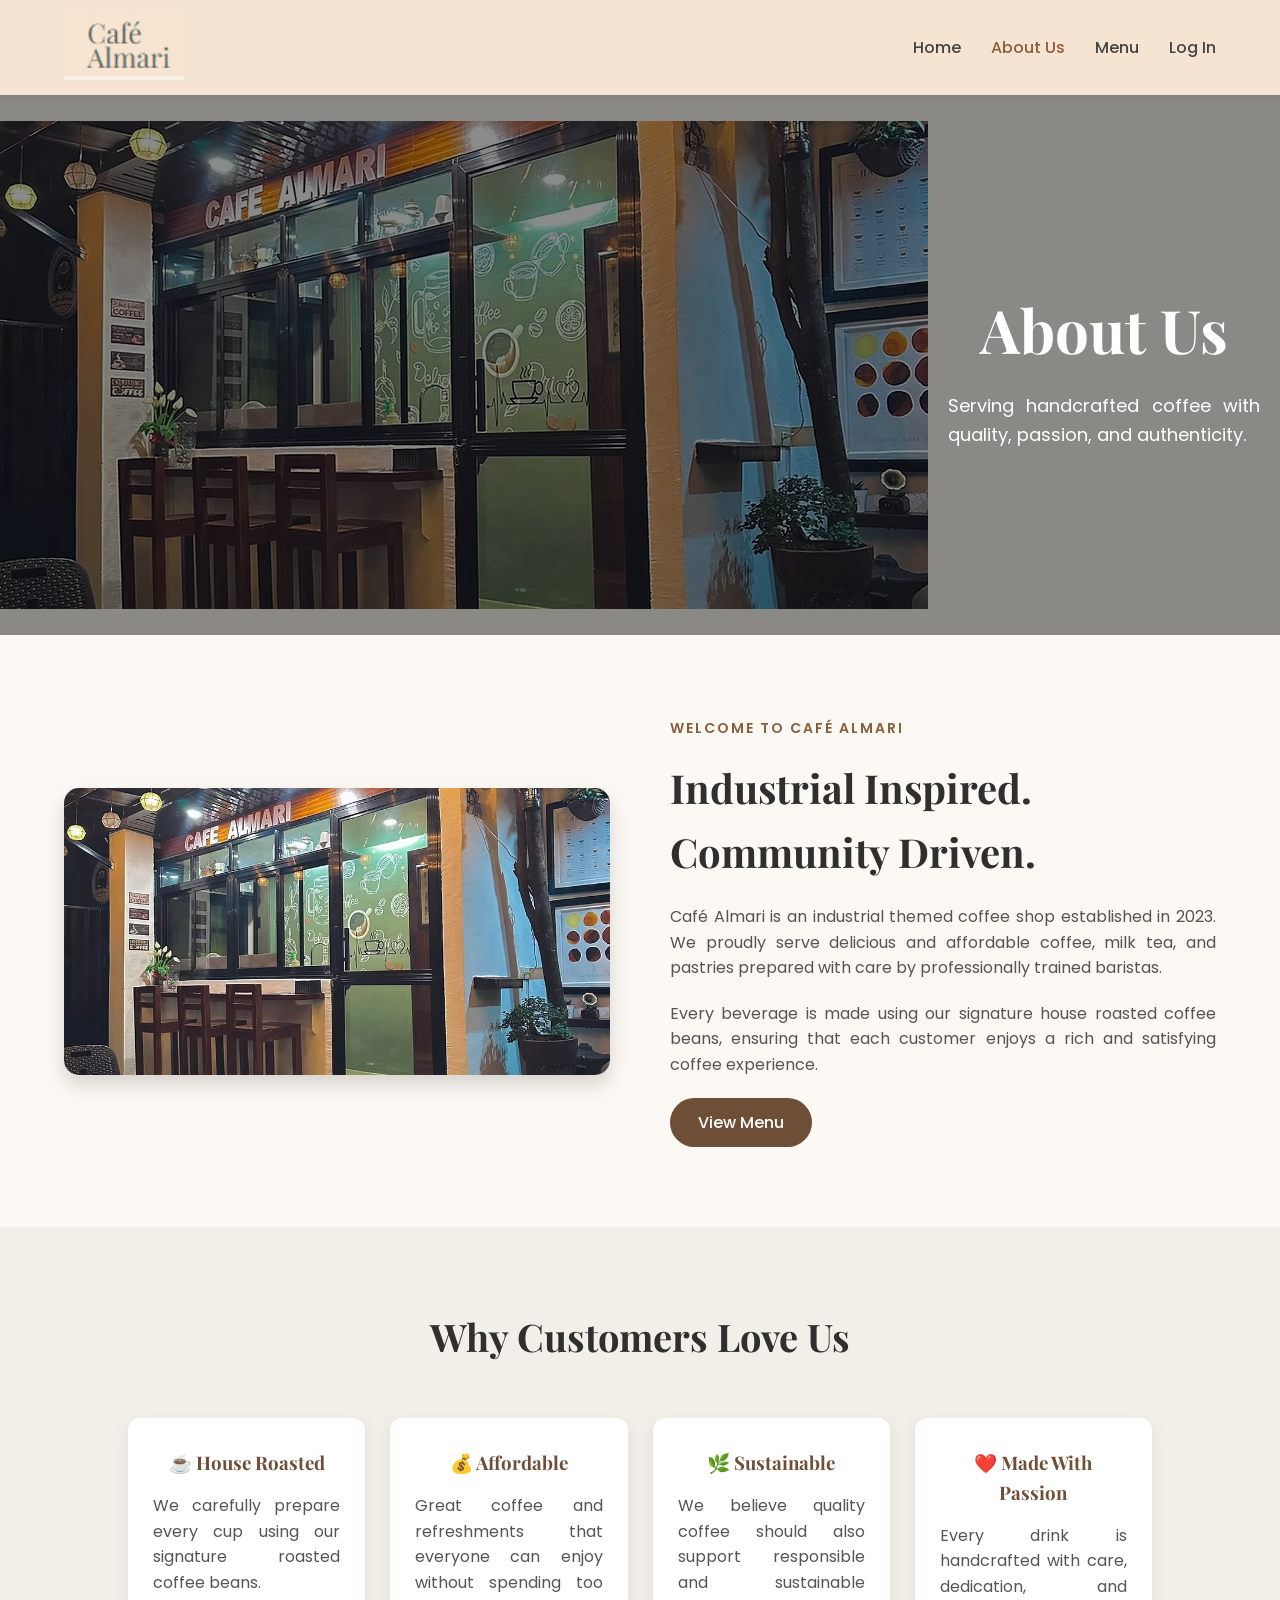
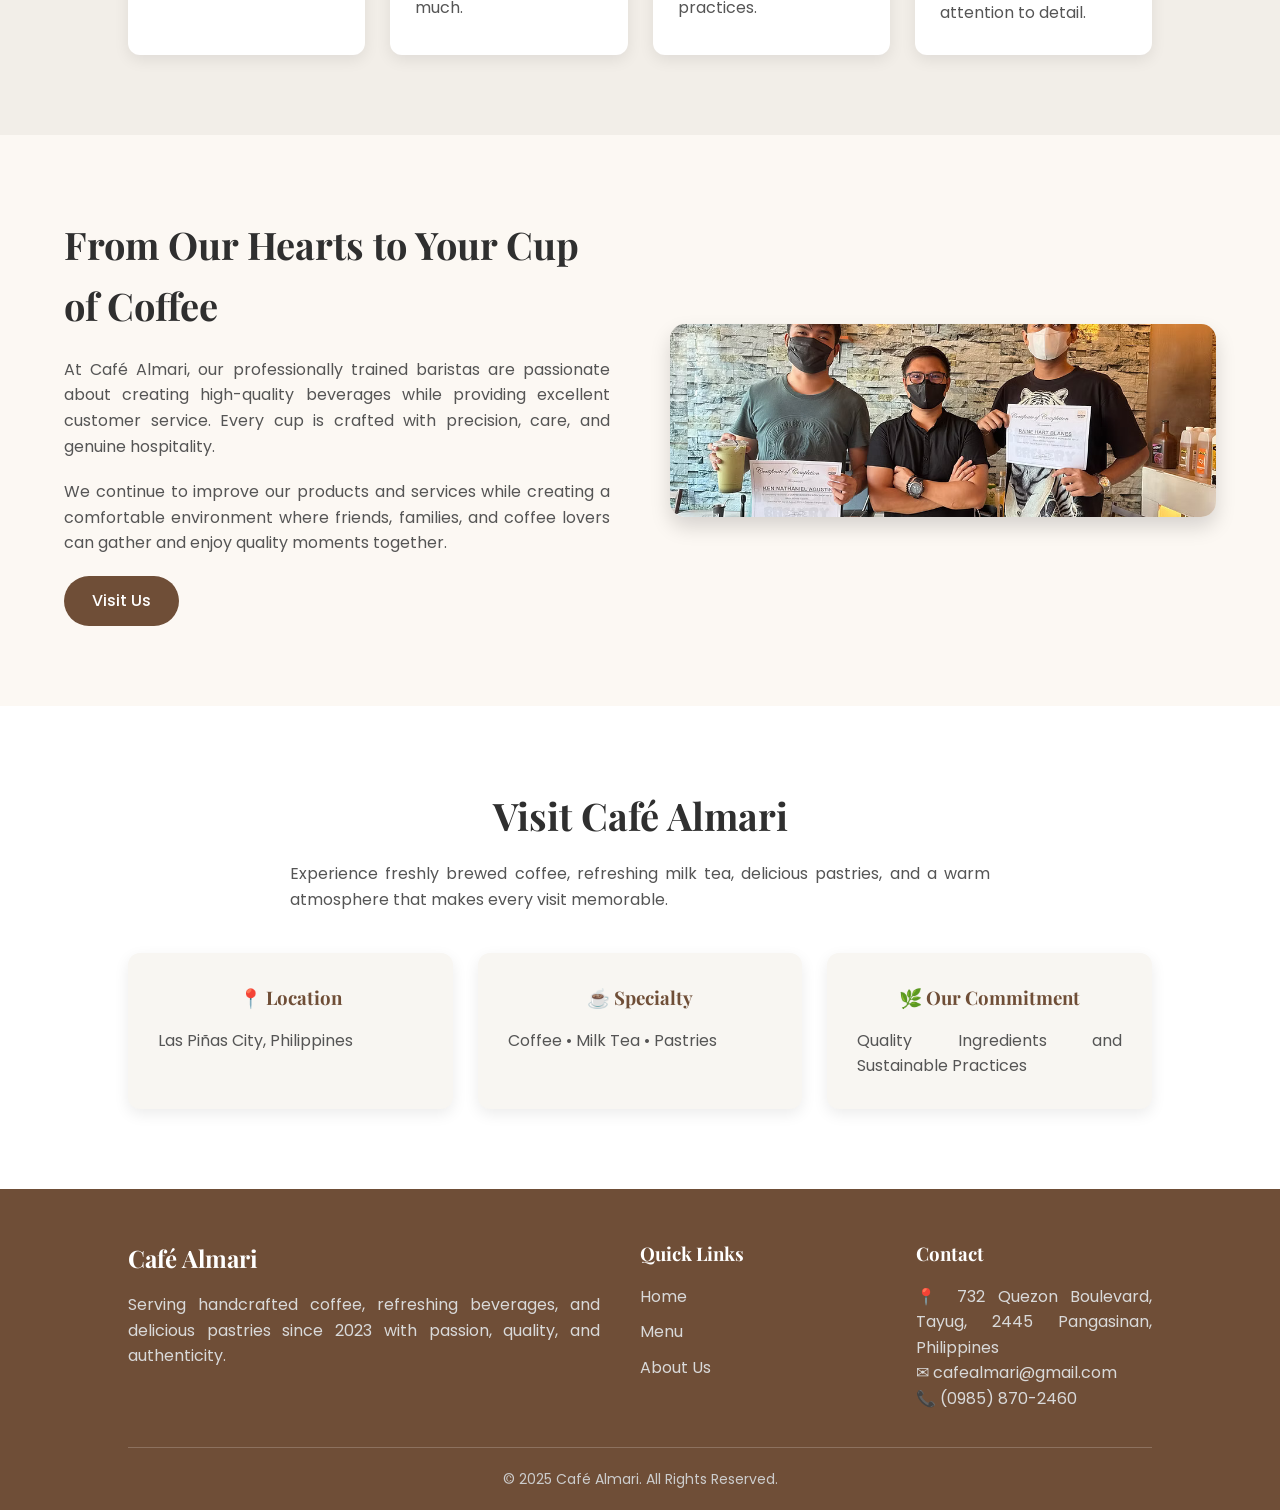
==== commit d397a31b: "Update About Us.html" ====
--- a/About Us.html
+++ b/About Us.html
@@ -308,14 +308,12 @@
 
                 <ul>
 
-                    <li><a href="Home.html">Home</a></li>
+                    <li><a href="index.html">Home</a></li>
 
                     <li><a href="Menu.html">Menu</a></li>
 
                     <li><a href="About Us.html">About Us</a></li>
 
-                    <li><a href="Contact.html">Contact</a></li>
-
                 </ul>
 
             </div>
@@ -324,11 +322,11 @@
 
                 <h3>Contact</h3>
 
-                <p>📍 Las Piñas City, Philippines</p>
+                <p>📍 732 Quezon Boulevard, Tayug, 2445 Pangasinan, Philippines</p>
 
                 <p>✉ cafealmari@gmail.com</p>
 
-                <p>📞 +63 900 000 0000</p>
+                <p>📞 (0985) 870-2460</p>
 
             </div>
 
